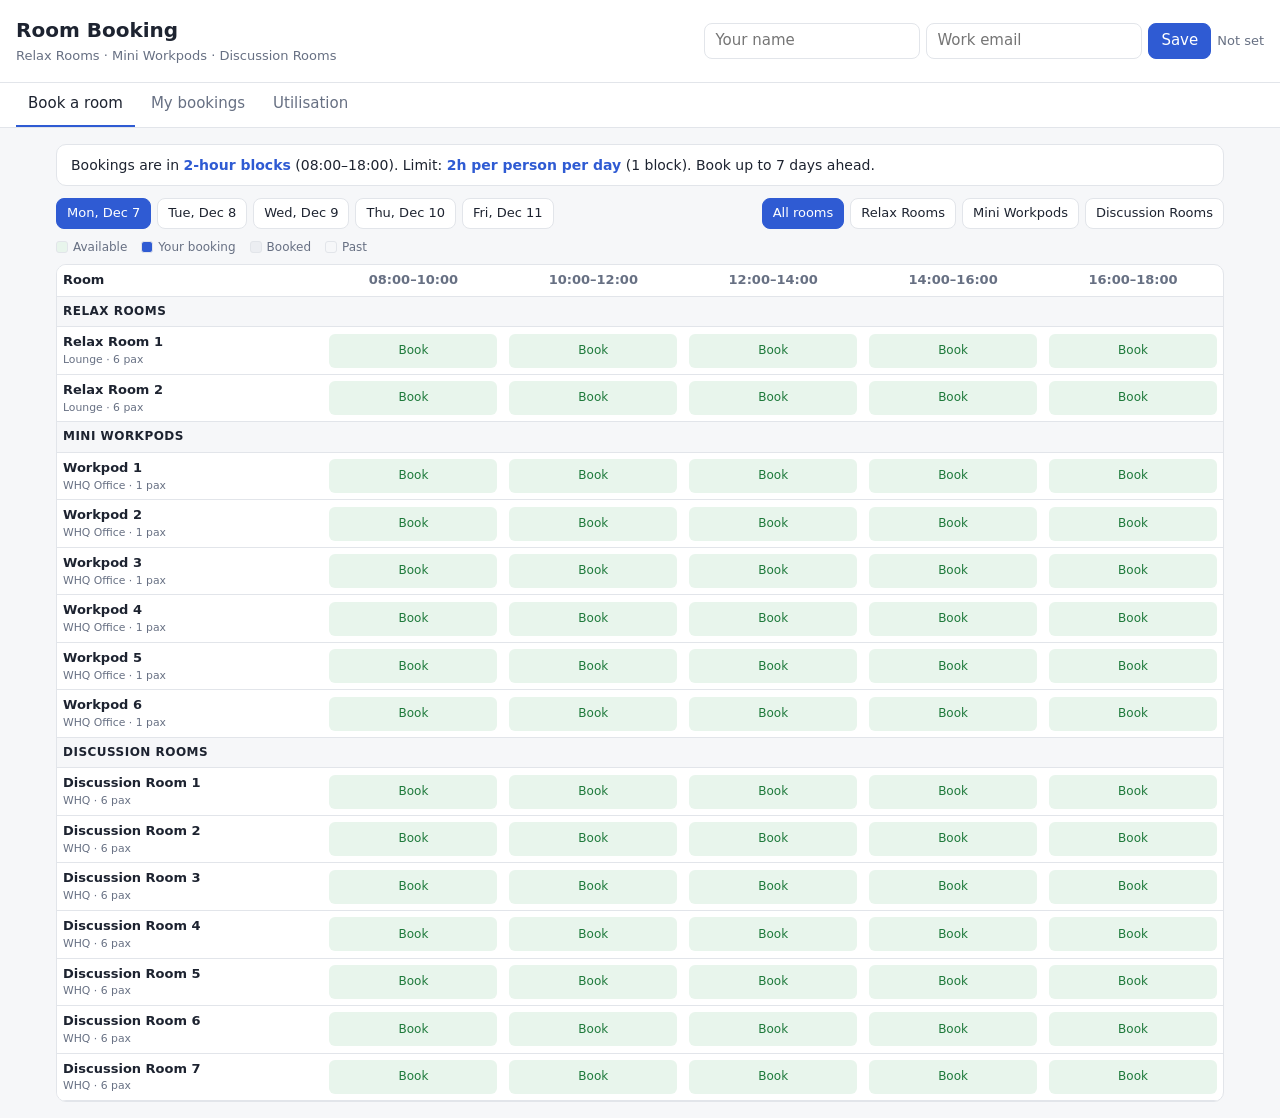
==== index.html @ c14c7744 "Add room booking prototype Static web app for booking Relax Rooms, Mini Workpods and Discussion Room" ====
<!doctype html>
<html lang="en">
<head>
  <meta charset="utf-8">
  <meta name="viewport" content="width=device-width, initial-scale=1">
  <title>Room Booking</title>
  <link rel="stylesheet" href="styles.css">
</head>
<body>
  <header class="topbar">
    <div class="brand">
      <h1>Room Booking</h1>
      <p class="sub">Relax Rooms · Mini Workpods · Discussion Rooms</p>
    </div>
    <form id="who" class="who" autocomplete="on">
      <input id="who-name" name="name" placeholder="Your name" required>
      <input id="who-email" name="email" type="email" placeholder="Work email" required>
      <button type="submit">Save</button>
      <span id="who-status" class="who-status"></span>
    </form>
  </header>

  <nav class="tabs" role="tablist">
    <button class="tab active" data-view="book" role="tab">Book a room</button>
    <button class="tab" data-view="mine" role="tab">My bookings</button>
    <button class="tab" data-view="usage" role="tab">Utilisation</button>
  </nav>

  <main>
    <section id="view-book" class="view">
      <div class="rules" id="rules"></div>
      <div class="controls">
        <div id="days" class="days"></div>
        <div id="types" class="chips"></div>
      </div>
      <div class="legend">
        <span><i class="sw free"></i>Available</span>
        <span><i class="sw mine"></i>Your booking</span>
        <span><i class="sw taken"></i>Booked</span>
        <span><i class="sw past"></i>Past</span>
      </div>
      <div class="grid-wrap"><table id="grid" class="grid"></table></div>
    </section>

    <section id="view-mine" class="view" hidden>
      <h2>My upcoming bookings</h2>
      <div id="mine-list"></div>
    </section>

    <section id="view-usage" class="view" hidden>
      <h2>Utilisation</h2>
      <p class="muted">Share of available 2-hour blocks that were booked, over the selected period. Use this to decide when to adjust the cap.</p>
      <div class="controls">
        <label>Period
          <select id="usage-range">
            <option value="7">Next 7 days</option>
            <option value="-7">Past 7 days</option>
            <option value="-30">Past 30 days</option>
          </select>
        </label>
        <button id="export">Export bookings (CSV)</button>
      </div>
      <div id="usage"></div>
    </section>
  </main>

  <div id="toast" class="toast" role="status" aria-live="polite"></div>

  <script src="config.js"></script>
  <script src="app.js"></script>
</body>
</html>
---- styles.css ----
:root {
  --bg: #f6f7f9; --surface: #fff; --text: #1d2330; --muted: #677083; --line: #e2e5ea;
  --accent: #2f5bd3; --accent-ink: #fff;
  --free: #e8f5ec; --free-ink: #1f7a3c; --mine: #2f5bd3; --taken: #eceef2; --taken-ink: #677083; --past: #f6f7f9;
  --warn: #b4540a;
}
@media (prefers-color-scheme: dark) {
  :root {
    --bg: #12151b; --surface: #1a1e26; --text: #e6e8ec; --muted: #9aa3b2; --line: #2a303b;
    --accent: #6d8ff0; --accent-ink: #0d1220;
    --free: #173222; --free-ink: #7fd69c; --mine: #6d8ff0; --taken: #242a34; --taken-ink: #9aa3b2; --past: #161a21;
    --warn: #f0a35e;
  }
}
* { box-sizing: border-box; }
body { margin: 0; font: 15px/1.45 system-ui, -apple-system, "Segoe UI", Roboto, sans-serif; background: var(--bg); color: var(--text); }
h1 { margin: 0; font-size: 20px; } h2 { font-size: 17px; margin: 4px 0 12px; }
.sub, .muted { color: var(--muted); margin: 2px 0 0; font-size: 13px; }
button, input, select { font: inherit; color: inherit; }
button { cursor: pointer; border: 1px solid var(--line); background: var(--surface); border-radius: 8px; padding: 6px 12px; }
button:hover { border-color: var(--accent); }
input, select { border: 1px solid var(--line); background: var(--surface); border-radius: 8px; padding: 6px 10px; }

.topbar { display: flex; flex-wrap: wrap; gap: 12px; justify-content: space-between; align-items: center; padding: 16px; background: var(--surface); border-bottom: 1px solid var(--line); }
.who { display: flex; flex-wrap: wrap; gap: 6px; align-items: center; }
.who button { background: var(--accent); color: var(--accent-ink); border-color: var(--accent); }
.who-status { font-size: 13px; color: var(--muted); }

.tabs { display: flex; gap: 4px; padding: 0 16px; background: var(--surface); border-bottom: 1px solid var(--line); overflow-x: auto; }
.tab { border: 0; border-bottom: 2px solid transparent; border-radius: 0; padding: 10px 12px; background: none; color: var(--muted); }
.tab.active { color: var(--text); border-bottom-color: var(--accent); }

main { padding: 16px; max-width: 1200px; margin: 0 auto; }
.rules { background: var(--surface); border: 1px solid var(--line); border-radius: 10px; padding: 10px 14px; margin-bottom: 12px; font-size: 14px; }
.rules b { color: var(--accent); }
.controls { display: flex; flex-wrap: wrap; gap: 10px; align-items: center; justify-content: space-between; margin-bottom: 10px; }
.days, .chips { display: flex; gap: 6px; flex-wrap: wrap; }
.days button, .chips button { padding: 5px 10px; font-size: 13px; }
.days button.active, .chips button.active { background: var(--accent); color: var(--accent-ink); border-color: var(--accent); }
.legend { display: flex; gap: 14px; flex-wrap: wrap; font-size: 12px; color: var(--muted); margin-bottom: 8px; }
.sw { display: inline-block; width: 12px; height: 12px; border-radius: 3px; margin-right: 5px; vertical-align: -2px; border: 1px solid var(--line); }
.sw.free { background: var(--free); } .sw.mine { background: var(--mine); } .sw.taken { background: var(--taken); } .sw.past { background: var(--past); }

.grid-wrap { overflow-x: auto; background: var(--surface); border: 1px solid var(--line); border-radius: 10px; }
.grid { border-collapse: collapse; width: 100%; min-width: 640px; }
.grid th, .grid td { border-bottom: 1px solid var(--line); padding: 6px; text-align: center; font-size: 13px; }
.grid th { color: var(--muted); font-weight: 600; white-space: nowrap; }
.grid th.room { text-align: left; color: var(--text); position: sticky; left: 0; background: var(--surface); min-width: 150px; }
.grid th.room small { display: block; color: var(--muted); font-weight: 400; }
.grid tr.group th { text-align: left; background: var(--bg); color: var(--text); font-size: 12px; text-transform: uppercase; letter-spacing: .04em; }
.slot { width: 100%; min-height: 34px; border-radius: 6px; border: 1px solid transparent; font-size: 12px; padding: 4px; }
.slot.free { background: var(--free); color: var(--free-ink); }
.slot.mine { background: var(--mine); color: var(--accent-ink); font-weight: 600; }
.slot.taken { background: var(--taken); color: var(--taken-ink); cursor: default; }
.slot.past { background: var(--past); color: var(--muted); cursor: default; opacity: .6; }
.slot.blocked { background: var(--free); color: var(--muted); opacity: .55; }

.card { background: var(--surface); border: 1px solid var(--line); border-radius: 10px; padding: 12px 14px; margin-bottom: 8px; display: flex; justify-content: space-between; align-items: center; gap: 10px; flex-wrap: wrap; }
.card .when { color: var(--muted); font-size: 13px; }
.empty { color: var(--muted); padding: 20px 0; }

.usage-table { width: 100%; border-collapse: collapse; background: var(--surface); border: 1px solid var(--line); border-radius: 10px; overflow: hidden; }
.usage-table th, .usage-table td { padding: 8px 10px; border-bottom: 1px solid var(--line); text-align: left; font-size: 14px; }
.bar { height: 8px; background: var(--taken); border-radius: 4px; overflow: hidden; min-width: 80px; }
.bar > i { display: block; height: 100%; background: var(--accent); }
.hint { margin-top: 10px; font-size: 13px; color: var(--warn); }

.toast { position: fixed; left: 50%; bottom: 20px; transform: translateX(-50%); background: var(--text); color: var(--bg); padding: 10px 16px; border-radius: 8px; font-size: 14px; opacity: 0; transition: opacity .2s; pointer-events: none; max-width: calc(100% - 32px); }
.toast.show { opacity: 1; }
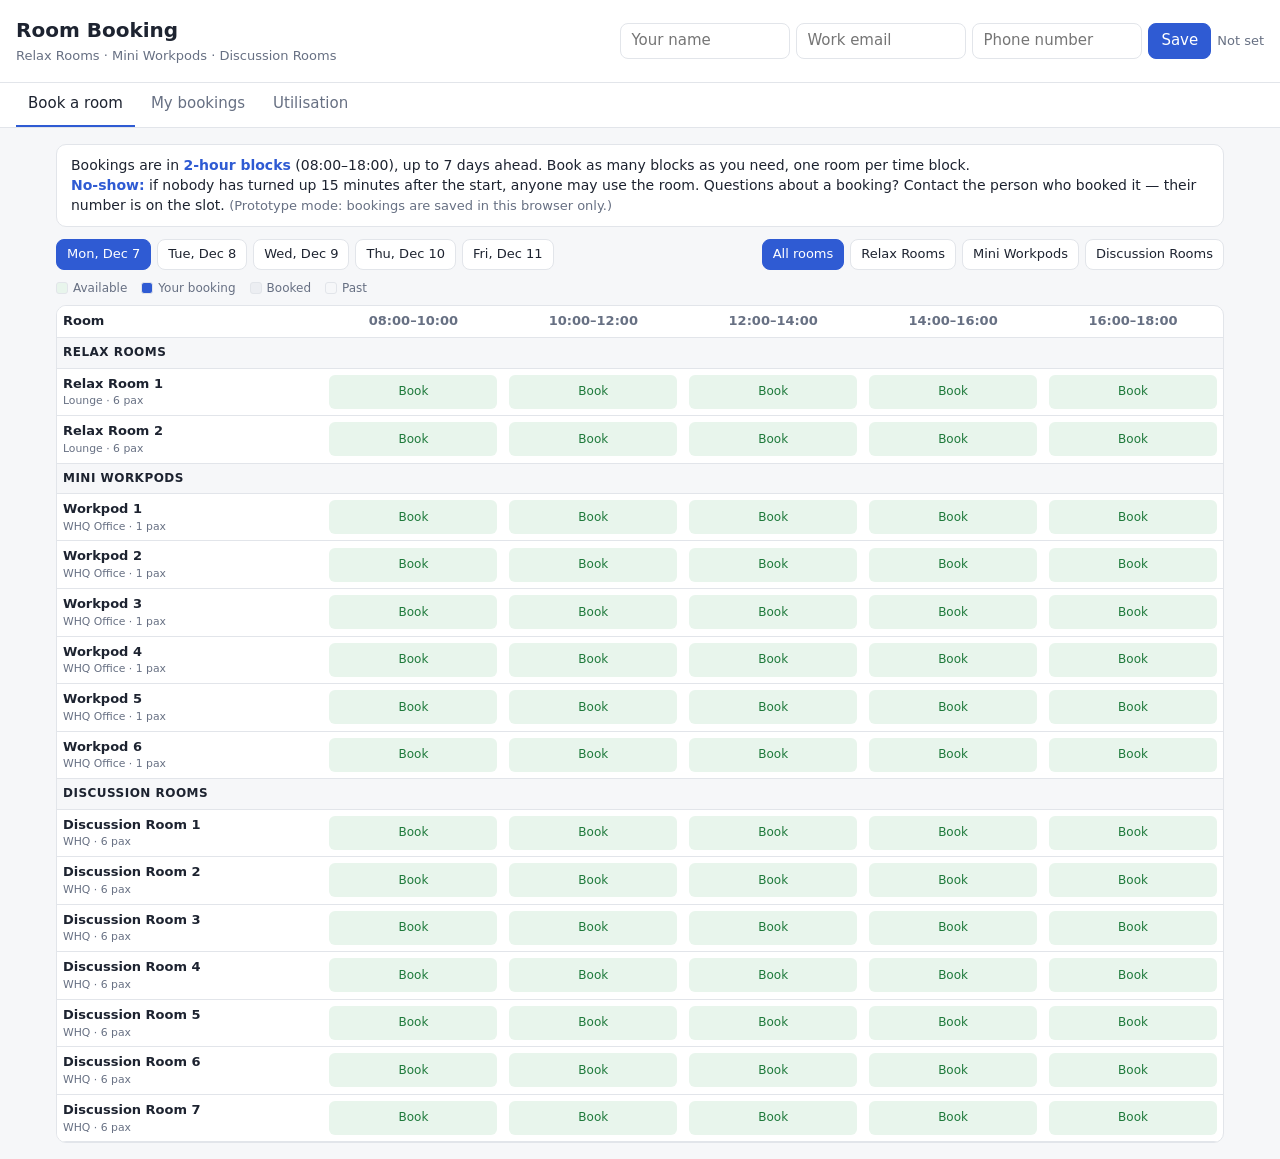
==== commit 7262141a: "Store bookings in Google Sheets; drop daily cap; add phone and no-show rule - Apps Script backend (a" ====
--- a/index.html
+++ b/index.html
@@ -15,6 +15,7 @@
     <form id="who" class="who" autocomplete="on">
       <input id="who-name" name="name" placeholder="Your name" required>
       <input id="who-email" name="email" type="email" placeholder="Work email" required>
+      <input id="who-phone" name="tel" type="tel" placeholder="Phone number" required>
       <button type="submit">Save</button>
       <span id="who-status" class="who-status"></span>
     </form>
--- a/styles.css
+++ b/styles.css
@@ -51,7 +51,8 @@
 .slot { width: 100%; min-height: 34px; border-radius: 6px; border: 1px solid transparent; font-size: 12px; padding: 4px; }
 .slot.free { background: var(--free); color: var(--free-ink); }
 .slot.mine { background: var(--mine); color: var(--accent-ink); font-weight: 600; }
-.slot.taken { background: var(--taken); color: var(--taken-ink); cursor: default; }
+.slot.taken { background: var(--taken); color: var(--text); cursor: default; line-height: 1.25; }
+.slot small { display: block; color: var(--taken-ink); font-size: 11px; }
 .slot.past { background: var(--past); color: var(--muted); cursor: default; opacity: .6; }
 .slot.blocked { background: var(--free); color: var(--muted); opacity: .55; }
 
@@ -67,3 +68,6 @@
 
 .toast { position: fixed; left: 50%; bottom: 20px; transform: translateX(-50%); background: var(--text); color: var(--bg); padding: 10px 16px; border-radius: 8px; font-size: 14px; opacity: 0; transition: opacity .2s; pointer-events: none; max-width: calc(100% - 32px); }
 .toast.show { opacity: 1; }
+body.busy, body.busy .slot { cursor: progress; }
+.who input { width: 170px; }
+@media (max-width: 600px) { .who input { width: 100%; } }
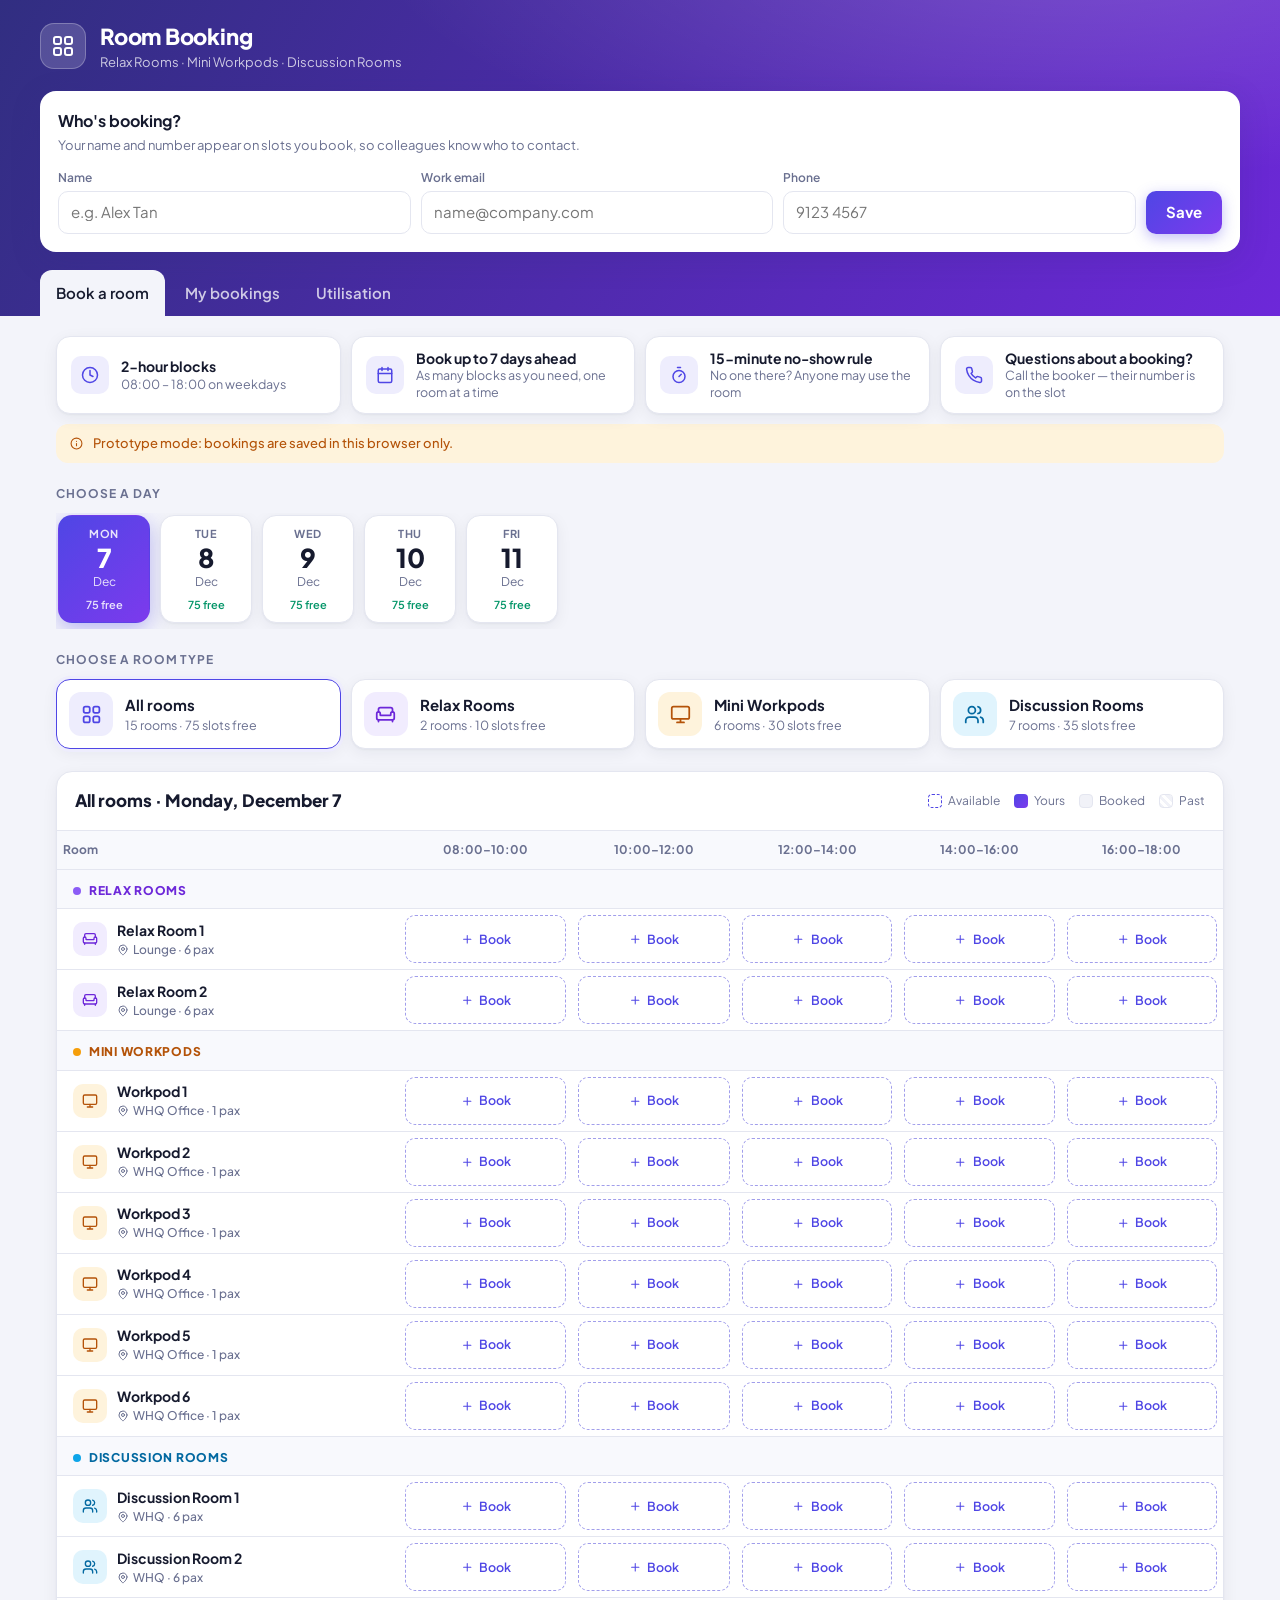
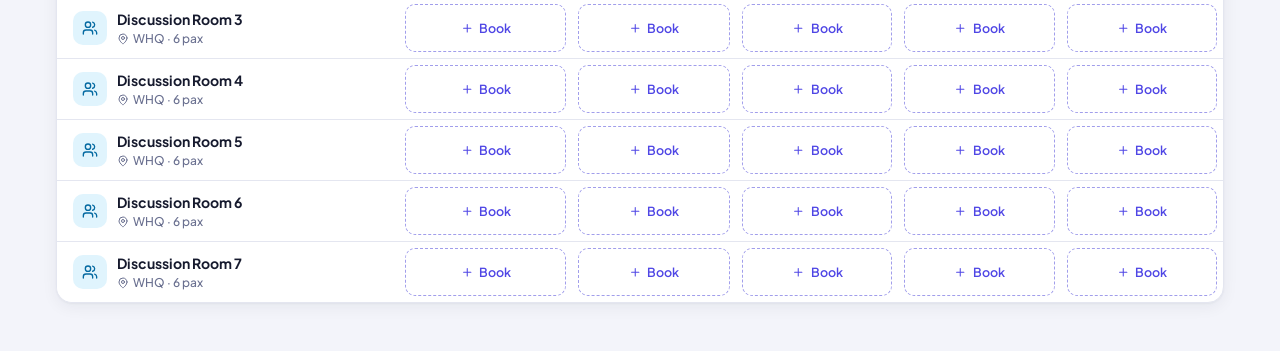
==== commit b31d2b02: "Redesign booking page Branded gradient header with profile chip, rule cards with icons, date tiles s" ====
--- a/index.html
+++ b/index.html
@@ -4,62 +4,87 @@
   <meta charset="utf-8">
   <meta name="viewport" content="width=device-width, initial-scale=1">
   <title>Room Booking</title>
+  <link rel="preconnect" href="https://fonts.googleapis.com">
+  <link rel="stylesheet" href="https://fonts.googleapis.com/css2?family=Plus+Jakarta+Sans:wght@400;500;600;700;800&display=swap">
   <link rel="stylesheet" href="styles.css">
 </head>
 <body>
-  <header class="topbar">
-    <div class="brand">
-      <h1>Room Booking</h1>
-      <p class="sub">Relax Rooms · Mini Workpods · Discussion Rooms</p>
+  <header class="hero">
+    <div class="hero-inner">
+      <div class="brand">
+        <div class="logo" id="logo"></div>
+        <div>
+          <h1>Room Booking</h1>
+          <p>Relax Rooms · Mini Workpods · Discussion Rooms</p>
+        </div>
+      </div>
+      <div id="profile" class="profile"></div>
     </div>
-    <form id="who" class="who" autocomplete="on">
-      <input id="who-name" name="name" placeholder="Your name" required>
-      <input id="who-email" name="email" type="email" placeholder="Work email" required>
-      <input id="who-phone" name="tel" type="tel" placeholder="Phone number" required>
-      <button type="submit">Save</button>
-      <span id="who-status" class="who-status"></span>
+
+    <form id="who" class="who-card" autocomplete="on" hidden>
+      <div class="who-intro">
+        <strong>Who's booking?</strong>
+        <span>Your name and number appear on slots you book, so colleagues know who to contact.</span>
+      </div>
+      <div class="who-fields">
+        <label><span>Name</span><input id="who-name" name="name" placeholder="e.g. Alex Tan" required></label>
+        <label><span>Work email</span><input id="who-email" name="email" type="email" placeholder="name@company.com" required></label>
+        <label><span>Phone</span><input id="who-phone" name="tel" type="tel" placeholder="9123 4567" required></label>
+        <button type="submit" class="btn-primary">Save</button>
+      </div>
     </form>
+
+    <nav class="tabs" role="tablist">
+      <button class="tab active" data-view="book" role="tab">Book a room</button>
+      <button class="tab" data-view="mine" role="tab">My bookings <span id="mine-count" class="count" hidden></span></button>
+      <button class="tab" data-view="usage" role="tab">Utilisation</button>
+    </nav>
   </header>
-
-  <nav class="tabs" role="tablist">
-    <button class="tab active" data-view="book" role="tab">Book a room</button>
-    <button class="tab" data-view="mine" role="tab">My bookings</button>
-    <button class="tab" data-view="usage" role="tab">Utilisation</button>
-  </nav>
 
   <main>
     <section id="view-book" class="view">
-      <div class="rules" id="rules"></div>
-      <div class="controls">
-        <div id="days" class="days"></div>
-        <div id="types" class="chips"></div>
+      <div id="rules" class="rules"></div>
+      <div id="banner"></div>
+
+      <h2 class="section-label">Choose a day</h2>
+      <div id="days" class="days"></div>
+
+      <h2 class="section-label">Choose a room type</h2>
+      <div id="types" class="type-cards"></div>
+
+      <div class="card grid-card">
+        <div class="grid-head">
+          <h2 id="grid-title"></h2>
+          <div class="legend">
+            <span><i class="sw free"></i>Available</span>
+            <span><i class="sw mine"></i>Yours</span>
+            <span><i class="sw taken"></i>Booked</span>
+            <span><i class="sw past"></i>Past</span>
+          </div>
+        </div>
+        <div class="grid-wrap"><table id="grid" class="grid"></table></div>
       </div>
-      <div class="legend">
-        <span><i class="sw free"></i>Available</span>
-        <span><i class="sw mine"></i>Your booking</span>
-        <span><i class="sw taken"></i>Booked</span>
-        <span><i class="sw past"></i>Past</span>
-      </div>
-      <div class="grid-wrap"><table id="grid" class="grid"></table></div>
     </section>
 
     <section id="view-mine" class="view" hidden>
-      <h2>My upcoming bookings</h2>
-      <div id="mine-list"></div>
+      <h2 class="view-title">My upcoming bookings</h2>
+      <div id="mine-list" class="mine-list"></div>
     </section>
 
     <section id="view-usage" class="view" hidden>
-      <h2>Utilisation</h2>
-      <p class="muted">Share of available 2-hour blocks that were booked, over the selected period. Use this to decide when to adjust the cap.</p>
-      <div class="controls">
-        <label>Period
-          <select id="usage-range">
+      <div class="usage-head">
+        <div>
+          <h2 class="view-title">Utilisation</h2>
+          <p class="muted">Share of available 2-hour blocks that were booked. Use it to decide when to adjust the rules.</p>
+        </div>
+        <div class="usage-controls">
+          <select id="usage-range" aria-label="Period">
             <option value="7">Next 7 days</option>
             <option value="-7">Past 7 days</option>
             <option value="-30">Past 30 days</option>
           </select>
-        </label>
-        <button id="export">Export bookings (CSV)</button>
+          <button id="export" class="btn-ghost"></button>
+        </div>
       </div>
       <div id="usage"></div>
     </section>
--- a/styles.css
+++ b/styles.css
@@ -1,73 +1,214 @@
 :root {
-  --bg: #f6f7f9; --surface: #fff; --text: #1d2330; --muted: #677083; --line: #e2e5ea;
-  --accent: #2f5bd3; --accent-ink: #fff;
-  --free: #e8f5ec; --free-ink: #1f7a3c; --mine: #2f5bd3; --taken: #eceef2; --taken-ink: #677083; --past: #f6f7f9;
-  --warn: #b4540a;
+  --bg: #F3F4FA; --surface: #FFFFFF; --surface-2: #F8F9FD; --text: #161A2E; --muted: #6A7090; --line: #E4E6F0;
+  --brand: #4F46E5; --brand-2: #7C3AED; --brand-soft: #EEEDFD; --brand-ink: #FFFFFF;
+  --hero-from: #312E81; --hero-to: #6D28D9;
+  --grad: linear-gradient(135deg, #4F46E5, #7C3AED); /* fills under white text, same in both themes */
+  --relax: #8B5CF6; --relax-soft: #F1ECFE; --relax-ink: #6D28D9;
+  --pod: #F59E0B; --pod-soft: #FEF3DC; --pod-ink: #B45309;
+  --disc: #0EA5E9; --disc-soft: #E0F4FD; --disc-ink: #0369A1;
+  --taken: #F1F2F8; --danger: #DC2626; --danger-soft: #FDECEC; --warn: #B45309; --ok: #059669;
+  --shadow: 0 1px 2px rgba(22, 26, 46, .04), 0 4px 16px rgba(22, 26, 46, .06);
+  --shadow-lg: 0 8px 30px rgba(49, 46, 129, .18);
+  --radius: 16px;
 }
 @media (prefers-color-scheme: dark) {
   :root {
-    --bg: #12151b; --surface: #1a1e26; --text: #e6e8ec; --muted: #9aa3b2; --line: #2a303b;
-    --accent: #6d8ff0; --accent-ink: #0d1220;
-    --free: #173222; --free-ink: #7fd69c; --mine: #6d8ff0; --taken: #242a34; --taken-ink: #9aa3b2; --past: #161a21;
-    --warn: #f0a35e;
+    --bg: #0E1020; --surface: #171A2E; --surface-2: #1D2138; --text: #ECEDF6; --muted: #9AA0BF; --line: #2A2F4A;
+    --brand: #818CF8; --brand-2: #A78BFA; --brand-soft: #25264A; --brand-ink: #0E1020;
+    --hero-from: #1E1B4B; --hero-to: #4C1D95;
+    --relax-soft: #2A2145; --relax-ink: #C4B5FD;
+    --pod-soft: #33270F; --pod-ink: #FCD34D;
+    --disc-soft: #0F2A3A; --disc-ink: #7DD3FC;
+    --taken: #22263F; --danger: #F87171; --danger-soft: #3A1D25; --warn: #FBBF24; --ok: #34D399;
+    --shadow: 0 1px 2px rgba(0, 0, 0, .3), 0 4px 16px rgba(0, 0, 0, .25);
   }
 }
+
 * { box-sizing: border-box; }
-body { margin: 0; font: 15px/1.45 system-ui, -apple-system, "Segoe UI", Roboto, sans-serif; background: var(--bg); color: var(--text); }
-h1 { margin: 0; font-size: 20px; } h2 { font-size: 17px; margin: 4px 0 12px; }
-.sub, .muted { color: var(--muted); margin: 2px 0 0; font-size: 13px; }
+[hidden] { display: none !important; }
+body {
+  margin: 0; background: var(--bg); color: var(--text);
+  font: 15px/1.5 "Plus Jakarta Sans", system-ui, -apple-system, "Segoe UI", Roboto, sans-serif;
+  -webkit-font-smoothing: antialiased;
+}
 button, input, select { font: inherit; color: inherit; }
-button { cursor: pointer; border: 1px solid var(--line); background: var(--surface); border-radius: 8px; padding: 6px 12px; }
-button:hover { border-color: var(--accent); }
-input, select { border: 1px solid var(--line); background: var(--surface); border-radius: 8px; padding: 6px 10px; }
-
-.topbar { display: flex; flex-wrap: wrap; gap: 12px; justify-content: space-between; align-items: center; padding: 16px; background: var(--surface); border-bottom: 1px solid var(--line); }
-.who { display: flex; flex-wrap: wrap; gap: 6px; align-items: center; }
-.who button { background: var(--accent); color: var(--accent-ink); border-color: var(--accent); }
-.who-status { font-size: 13px; color: var(--muted); }
-
-.tabs { display: flex; gap: 4px; padding: 0 16px; background: var(--surface); border-bottom: 1px solid var(--line); overflow-x: auto; }
-.tab { border: 0; border-bottom: 2px solid transparent; border-radius: 0; padding: 10px 12px; background: none; color: var(--muted); }
-.tab.active { color: var(--text); border-bottom-color: var(--accent); }
-
-main { padding: 16px; max-width: 1200px; margin: 0 auto; }
-.rules { background: var(--surface); border: 1px solid var(--line); border-radius: 10px; padding: 10px 14px; margin-bottom: 12px; font-size: 14px; }
-.rules b { color: var(--accent); }
-.controls { display: flex; flex-wrap: wrap; gap: 10px; align-items: center; justify-content: space-between; margin-bottom: 10px; }
-.days, .chips { display: flex; gap: 6px; flex-wrap: wrap; }
-.days button, .chips button { padding: 5px 10px; font-size: 13px; }
-.days button.active, .chips button.active { background: var(--accent); color: var(--accent-ink); border-color: var(--accent); }
-.legend { display: flex; gap: 14px; flex-wrap: wrap; font-size: 12px; color: var(--muted); margin-bottom: 8px; }
-.sw { display: inline-block; width: 12px; height: 12px; border-radius: 3px; margin-right: 5px; vertical-align: -2px; border: 1px solid var(--line); }
-.sw.free { background: var(--free); } .sw.mine { background: var(--mine); } .sw.taken { background: var(--taken); } .sw.past { background: var(--past); }
-
-.grid-wrap { overflow-x: auto; background: var(--surface); border: 1px solid var(--line); border-radius: 10px; }
-.grid { border-collapse: collapse; width: 100%; min-width: 640px; }
-.grid th, .grid td { border-bottom: 1px solid var(--line); padding: 6px; text-align: center; font-size: 13px; }
-.grid th { color: var(--muted); font-weight: 600; white-space: nowrap; }
-.grid th.room { text-align: left; color: var(--text); position: sticky; left: 0; background: var(--surface); min-width: 150px; }
-.grid th.room small { display: block; color: var(--muted); font-weight: 400; }
-.grid tr.group th { text-align: left; background: var(--bg); color: var(--text); font-size: 12px; text-transform: uppercase; letter-spacing: .04em; }
-.slot { width: 100%; min-height: 34px; border-radius: 6px; border: 1px solid transparent; font-size: 12px; padding: 4px; }
-.slot.free { background: var(--free); color: var(--free-ink); }
-.slot.mine { background: var(--mine); color: var(--accent-ink); font-weight: 600; }
-.slot.taken { background: var(--taken); color: var(--text); cursor: default; line-height: 1.25; }
-.slot small { display: block; color: var(--taken-ink); font-size: 11px; }
-.slot.past { background: var(--past); color: var(--muted); cursor: default; opacity: .6; }
-.slot.blocked { background: var(--free); color: var(--muted); opacity: .55; }
-
-.card { background: var(--surface); border: 1px solid var(--line); border-radius: 10px; padding: 12px 14px; margin-bottom: 8px; display: flex; justify-content: space-between; align-items: center; gap: 10px; flex-wrap: wrap; }
-.card .when { color: var(--muted); font-size: 13px; }
-.empty { color: var(--muted); padding: 20px 0; }
-
-.usage-table { width: 100%; border-collapse: collapse; background: var(--surface); border: 1px solid var(--line); border-radius: 10px; overflow: hidden; }
-.usage-table th, .usage-table td { padding: 8px 10px; border-bottom: 1px solid var(--line); text-align: left; font-size: 14px; }
-.bar { height: 8px; background: var(--taken); border-radius: 4px; overflow: hidden; min-width: 80px; }
-.bar > i { display: block; height: 100%; background: var(--accent); }
-.hint { margin-top: 10px; font-size: 13px; color: var(--warn); }
-
-.toast { position: fixed; left: 50%; bottom: 20px; transform: translateX(-50%); background: var(--text); color: var(--bg); padding: 10px 16px; border-radius: 8px; font-size: 14px; opacity: 0; transition: opacity .2s; pointer-events: none; max-width: calc(100% - 32px); }
-.toast.show { opacity: 1; }
+button { cursor: pointer; }
+svg.i { width: 1em; height: 1em; flex: none; stroke: currentColor; fill: none; stroke-width: 2; stroke-linecap: round; stroke-linejoin: round; vertical-align: -0.125em; }
+.muted { color: var(--muted); }
+
+/* ---- Hero ---------------------------------------------------------------- */
+.hero {
+  background: radial-gradient(1200px 400px at 85% -20%, rgba(255,255,255,.18), transparent 60%),
+              linear-gradient(120deg, var(--hero-from), var(--hero-to));
+  color: #fff; padding: 20px 16px 0;
+}
+.hero-inner, .who-card, .tabs, main { max-width: 1200px; margin-left: auto; margin-right: auto; }
+.hero-inner { display: flex; flex-wrap: wrap; gap: 16px; justify-content: space-between; align-items: center; }
+.brand { display: flex; gap: 14px; align-items: center; }
+.logo { width: 46px; height: 46px; border-radius: 14px; background: rgba(255,255,255,.16); display: grid; place-items: center; font-size: 24px; box-shadow: inset 0 0 0 1px rgba(255,255,255,.25); }
+.brand h1 { margin: 0; font-size: 22px; font-weight: 800; letter-spacing: -.01em; }
+.brand p { margin: 0; font-size: 13px; color: rgba(255,255,255,.75); }
+
+.profile { display: flex; align-items: center; gap: 10px; }
+.profile .who-chip { display: flex; align-items: center; gap: 10px; background: rgba(255,255,255,.12); border: 1px solid rgba(255,255,255,.2); border-radius: 999px; padding: 5px 6px 5px 5px; }
+.profile .who-chip strong { display: block; font-size: 14px; line-height: 1.2; }
+.profile .who-chip small { display: block; font-size: 12px; color: rgba(255,255,255,.75); }
+.profile .who-chip button { border: 0; background: rgba(255,255,255,.18); color: #fff; border-radius: 999px; padding: 6px 12px; font-size: 13px; font-weight: 600; }
+.profile .who-chip button:hover { background: rgba(255,255,255,.3); }
+
+.avatar { width: 34px; height: 34px; border-radius: 50%; display: grid; place-items: center; font-size: 13px; font-weight: 700; color: #fff; flex: none; }
+.avatar.sm { width: 24px; height: 24px; font-size: 10px; }
+
+.who-card { margin-top: 18px; background: var(--surface); color: var(--text); border-radius: var(--radius); padding: 18px; box-shadow: var(--shadow-lg); display: grid; gap: 14px; }
+.who-intro strong { display: block; font-size: 16px; }
+.who-intro span { color: var(--muted); font-size: 13px; }
+.who-fields { display: grid; grid-template-columns: repeat(3, 1fr) auto; gap: 10px; align-items: end; }
+.who-fields label span { display: block; font-size: 12px; font-weight: 600; color: var(--muted); margin-bottom: 4px; }
+.who-fields input { width: 100%; }
+@media (max-width: 720px) { .who-fields { grid-template-columns: 1fr; } }
+
+input, select { border: 1.5px solid var(--line); background: var(--surface); border-radius: 10px; padding: 9px 12px; outline: none; transition: border-color .15s, box-shadow .15s; }
+input:focus, select:focus { border-color: var(--brand); box-shadow: 0 0 0 3px var(--brand-soft); }
+.btn-primary { border: 0; border-radius: 10px; padding: 10px 20px; font-weight: 700; color: #fff; background: var(--grad); box-shadow: 0 4px 14px rgba(79, 70, 229, .35); }
+.btn-primary:hover { filter: brightness(1.06); }
+.btn-ghost { display: inline-flex; gap: 8px; align-items: center; border: 1.5px solid var(--line); background: var(--surface); border-radius: 10px; padding: 8px 14px; font-weight: 600; }
+.btn-ghost:hover { border-color: var(--brand); color: var(--brand); }
+
+.tabs { display: flex; gap: 4px; margin-top: 18px; overflow-x: auto; }
+.tab { border: 0; background: none; color: rgba(255,255,255,.75); padding: 12px 16px; font-weight: 600; border-radius: 12px 12px 0 0; display: inline-flex; gap: 8px; align-items: center; white-space: nowrap; }
+.tab:hover { color: #fff; }
+.tab.active { background: var(--bg); color: var(--text); }
+.count { background: #4F46E5; color: #fff; border-radius: 999px; font-size: 11px; padding: 1px 8px; font-weight: 700; }
+
+/* ---- Layout -------------------------------------------------------------- */
+main { padding: 20px 16px 48px; }
+.card { background: var(--surface); border: 1px solid var(--line); border-radius: var(--radius); box-shadow: var(--shadow); }
+.section-label { font-size: 12px; font-weight: 700; letter-spacing: .08em; text-transform: uppercase; color: var(--muted); margin: 22px 0 10px; }
+.view-title { font-size: 22px; font-weight: 800; margin: 4px 0 6px; letter-spacing: -.01em; }
+
+/* ---- Rules strip --------------------------------------------------------- */
+.rules { display: grid; grid-template-columns: repeat(auto-fit, minmax(230px, 1fr)); gap: 10px; }
+.rule { display: flex; gap: 12px; align-items: center; background: var(--surface); border: 1px solid var(--line); border-radius: 14px; padding: 12px 14px; box-shadow: var(--shadow); }
+.rule .ic { width: 38px; height: 38px; border-radius: 10px; display: grid; place-items: center; background: var(--brand-soft); color: var(--brand); font-size: 18px; flex: none; }
+.rule strong { display: block; font-size: 14px; line-height: 1.3; }
+.rule span { display: block; font-size: 12.5px; color: var(--muted); line-height: 1.35; }
+.banner { margin-top: 10px; display: flex; gap: 10px; align-items: center; background: var(--pod-soft); color: var(--pod-ink); border-radius: 12px; padding: 10px 14px; font-size: 13px; font-weight: 500; }
+
+/* ---- Day tiles ----------------------------------------------------------- */
+.days { display: flex; gap: 10px; overflow-x: auto; padding: 2px 2px 6px; scrollbar-width: thin; }
+.day { flex: none; width: 92px; border: 1.5px solid var(--line); background: var(--surface); border-radius: 14px; padding: 10px 6px 9px; text-align: center; box-shadow: var(--shadow); transition: transform .12s, border-color .12s; }
+.day:hover { transform: translateY(-2px); border-color: var(--brand); }
+.day .dow { font-size: 11px; font-weight: 700; text-transform: uppercase; letter-spacing: .06em; color: var(--muted); }
+.day .num { font-size: 26px; font-weight: 800; line-height: 1.15; }
+.day .mon { font-size: 12px; color: var(--muted); }
+.day .free-n { margin-top: 6px; font-size: 11px; font-weight: 600; color: var(--ok); }
+.day .free-n.none { color: var(--danger); }
+.day.active { background: var(--grad); border-color: transparent; color: #fff; box-shadow: 0 6px 20px rgba(79, 70, 229, .35); }
+.day.active .dow, .day.active .mon, .day.active .free-n { color: rgba(255,255,255,.85); }
+
+/* ---- Room type cards ----------------------------------------------------- */
+.type-cards { display: grid; grid-template-columns: repeat(auto-fit, minmax(200px, 1fr)); gap: 10px; }
+.type-card { --tc: var(--brand); --tc-soft: var(--brand-soft); --tc-ink: var(--brand);
+  display: flex; gap: 12px; align-items: center; text-align: left; border: 1.5px solid var(--line); background: var(--surface); border-radius: 14px; padding: 12px; box-shadow: var(--shadow); transition: border-color .12s, transform .12s; }
+.type-card:hover { transform: translateY(-2px); border-color: var(--tc); }
+.type-card .ic { width: 44px; height: 44px; border-radius: 12px; display: grid; place-items: center; font-size: 21px; background: var(--tc-soft); color: var(--tc-ink); flex: none; }
+.type-card strong { display: block; font-size: 15px; }
+.type-card span { display: block; font-size: 12.5px; color: var(--muted); }
+.type-card.active { border-color: var(--tc); box-shadow: 0 0 0 3px var(--tc-soft), var(--shadow); }
+.t-relax { --tc: var(--relax); --tc-soft: var(--relax-soft); --tc-ink: var(--relax-ink); }
+.t-pod   { --tc: var(--pod);   --tc-soft: var(--pod-soft);   --tc-ink: var(--pod-ink); }
+.t-disc  { --tc: var(--disc);  --tc-soft: var(--disc-soft);  --tc-ink: var(--disc-ink); }
+
+/* ---- Grid ---------------------------------------------------------------- */
+.grid-card { margin-top: 22px; overflow: hidden; }
+.grid-head { display: flex; flex-wrap: wrap; gap: 10px; justify-content: space-between; align-items: center; padding: 16px 18px; border-bottom: 1px solid var(--line); }
+.grid-head h2 { margin: 0; font-size: 17px; font-weight: 800; }
+.legend { display: flex; gap: 14px; flex-wrap: wrap; font-size: 12px; color: var(--muted); }
+.legend span { display: inline-flex; align-items: center; gap: 6px; }
+.sw { display: inline-block; width: 14px; height: 14px; border-radius: 4px; }
+.sw.free { background: var(--surface); border: 1.5px dashed var(--brand); }
+.sw.mine { background: var(--grad); }
+.sw.taken { background: var(--taken); border: 1px solid var(--line); }
+.sw.past { background: repeating-linear-gradient(45deg, var(--taken), var(--taken) 3px, var(--surface) 3px, var(--surface) 6px); border: 1px solid var(--line); }
+
+.grid-wrap { overflow-x: auto; }
+.grid { border-collapse: separate; border-spacing: 0; width: 100%; min-width: 760px; }
+.grid th, .grid td { padding: 6px; border-bottom: 1px solid var(--line); }
+.grid tr:last-child td, .grid tr:last-child th { border-bottom: 0; }
+.grid thead th, .grid tr.head th { font-size: 12px; font-weight: 700; color: var(--muted); text-align: center; white-space: nowrap; padding: 10px 6px; background: var(--surface-2); }
+.grid tr.head th.room { text-align: left; }
+.grid th.room { position: sticky; left: 0; z-index: 1; background: var(--surface); text-align: left; min-width: 190px; padding-left: 16px; }
+.room-cell { display: flex; gap: 10px; align-items: center; }
+.room-cell .ic { width: 34px; height: 34px; border-radius: 10px; display: grid; place-items: center; background: var(--tc-soft); color: var(--tc-ink); font-size: 16px; flex: none; }
+.room-cell strong { display: block; font-size: 14px; }
+.room-cell small { display: flex; gap: 4px; align-items: center; color: var(--muted); font-size: 12px; font-weight: 500; }
+.grid tr.group th { text-align: left; background: var(--surface-2); padding: 8px 16px; }
+.group-label { display: inline-flex; gap: 8px; align-items: center; font-size: 12px; font-weight: 800; letter-spacing: .06em; text-transform: uppercase; color: var(--tc-ink); }
+.group-label .dot { width: 8px; height: 8px; border-radius: 50%; background: var(--tc); }
+
+.slot { width: 100%; min-height: 48px; border-radius: 10px; border: 1.5px solid transparent; font-size: 12.5px; font-weight: 600; padding: 6px 8px; display: flex; align-items: center; justify-content: center; gap: 6px; transition: background .12s, border-color .12s, transform .12s; }
+.slot.free { background: var(--surface); border: 1.5px dashed color-mix(in srgb, var(--brand) 45%, var(--line)); color: var(--brand); }
+.slot.free:hover { background: var(--brand-soft); border-style: solid; border-color: var(--brand); transform: translateY(-1px); }
+.slot.mine { background: var(--grad); color: #fff; box-shadow: 0 4px 12px rgba(79, 70, 229, .3); flex-direction: column; gap: 0; line-height: 1.2; }
+.slot.mine small { font-size: 11px; font-weight: 500; opacity: .85; }
+.slot.mine:hover { filter: brightness(1.08); }
+.slot.taken { background: var(--taken); color: var(--text); cursor: default; justify-content: flex-start; text-align: left; }
+.slot.taken .who { min-width: 0; line-height: 1.2; }
+.slot.taken .who span { display: block; white-space: nowrap; overflow: hidden; text-overflow: ellipsis; }
+.slot.taken .who small { display: flex; gap: 4px; align-items: center; color: var(--muted); font-size: 11px; font-weight: 500; }
+.slot.past { background: repeating-linear-gradient(45deg, var(--taken), var(--taken) 4px, transparent 4px, transparent 9px); color: var(--muted); cursor: default; opacity: .7; }
+.slot.blocked { background: var(--surface-2); color: var(--muted); border: 1.5px dashed var(--line); }
+
+/* ---- My bookings --------------------------------------------------------- */
+.mine-list { display: grid; gap: 10px; }
+.booking { display: flex; gap: 16px; align-items: center; padding: 14px; flex-wrap: wrap; }
+.date-tile { width: 64px; border-radius: 12px; background: var(--tc-soft); color: var(--tc-ink); text-align: center; padding: 8px 0; flex: none; }
+.date-tile .dow { font-size: 11px; font-weight: 700; text-transform: uppercase; letter-spacing: .06em; }
+.date-tile .num { font-size: 24px; font-weight: 800; line-height: 1.1; }
+.booking .info { flex: 1; min-width: 180px; }
+.booking .info strong { display: flex; gap: 8px; align-items: center; font-size: 16px; }
+.booking .info span { display: flex; gap: 14px; flex-wrap: wrap; color: var(--muted); font-size: 13px; margin-top: 2px; }
+.booking .info span em { font-style: normal; display: inline-flex; gap: 5px; align-items: center; }
+.btn-cancel { border: 1.5px solid var(--line); background: var(--surface); color: var(--danger); border-radius: 10px; padding: 8px 14px; font-weight: 600; display: inline-flex; gap: 6px; align-items: center; }
+.btn-cancel:hover { background: var(--danger-soft); border-color: var(--danger); }
+.empty { text-align: center; padding: 40px 20px; color: var(--muted); }
+.empty .ic { width: 56px; height: 56px; margin: 0 auto 10px; border-radius: 16px; display: grid; place-items: center; background: var(--brand-soft); color: var(--brand); font-size: 26px; }
+.empty strong { display: block; color: var(--text); font-size: 16px; }
+
+/* ---- Utilisation --------------------------------------------------------- */
+.usage-head { display: flex; flex-wrap: wrap; gap: 12px; justify-content: space-between; align-items: flex-end; margin-bottom: 16px; }
+.usage-head p { margin: 0; font-size: 14px; }
+.usage-controls { display: flex; gap: 8px; }
+.stats { display: grid; grid-template-columns: repeat(auto-fit, minmax(160px, 1fr)); gap: 10px; margin-bottom: 14px; }
+.stat { padding: 16px; }
+.stat .k { font-size: 12px; font-weight: 700; text-transform: uppercase; letter-spacing: .06em; color: var(--muted); }
+.stat .v { font-size: 30px; font-weight: 800; letter-spacing: -.02em; line-height: 1.2; }
+.stat.hero-stat { background: var(--grad); color: #fff; border: 0; }
+.stat.hero-stat .k { color: rgba(255,255,255,.8); }
+.usage-cols { display: grid; grid-template-columns: repeat(auto-fit, minmax(320px, 1fr)); gap: 14px; }
+.usage-card { padding: 18px; }
+.usage-card h3 { margin: 0 0 12px; font-size: 15px; font-weight: 800; }
+.urow { display: grid; grid-template-columns: 150px 1fr 48px; gap: 12px; align-items: center; padding: 7px 0; font-size: 13.5px; }
+.urow .lbl { display: flex; gap: 8px; align-items: center; font-weight: 600; }
+.urow .lbl .ic { width: 26px; height: 26px; border-radius: 8px; display: grid; place-items: center; background: var(--tc-soft); color: var(--tc-ink); font-size: 13px; }
+.urow .n { text-align: right; font-weight: 700; }
+.urow .sub { grid-column: 2 / 4; font-size: 12px; color: var(--muted); margin-top: -6px; }
+.bar { height: 10px; background: var(--taken); border-radius: 999px; overflow: hidden; }
+.bar > i { display: block; height: 100%; border-radius: 999px; background: var(--tc, var(--brand)); transition: width .4s; }
+.hint { margin-top: 14px; display: flex; gap: 10px; align-items: center; padding: 12px 14px; border-radius: 12px; background: var(--pod-soft); color: var(--pod-ink); font-size: 13.5px; }
+
+/* ---- Toast --------------------------------------------------------------- */
+.toast { position: fixed; left: 50%; bottom: 24px; transform: translate(-50%, 12px); background: #161A2E; color: #fff; padding: 12px 18px; border-radius: 12px; font-size: 14px; font-weight: 500; box-shadow: 0 10px 30px rgba(0,0,0,.25); opacity: 0; transition: opacity .2s, transform .2s; pointer-events: none; max-width: calc(100% - 32px); }
+.toast.show { opacity: 1; transform: translate(-50%, 0); }
+
 body.busy, body.busy .slot { cursor: progress; }
-.who input { width: 170px; }
-@media (max-width: 600px) { .who input { width: 100%; } }
+@media (max-width: 600px) {
+  .brand h1 { font-size: 19px; }
+  .rules { display: flex; overflow-x: auto; padding-bottom: 6px; scroll-snap-type: x mandatory; }
+  .rule { flex: none; width: 250px; scroll-snap-align: start; }
+  .type-cards { grid-template-columns: 1fr 1fr; }
+  .type-card { padding: 10px; gap: 10px; }
+  .type-card .ic { width: 36px; height: 36px; font-size: 17px; }
+  .profile { width: 100%; }
+  .day { width: 80px; }
+}
